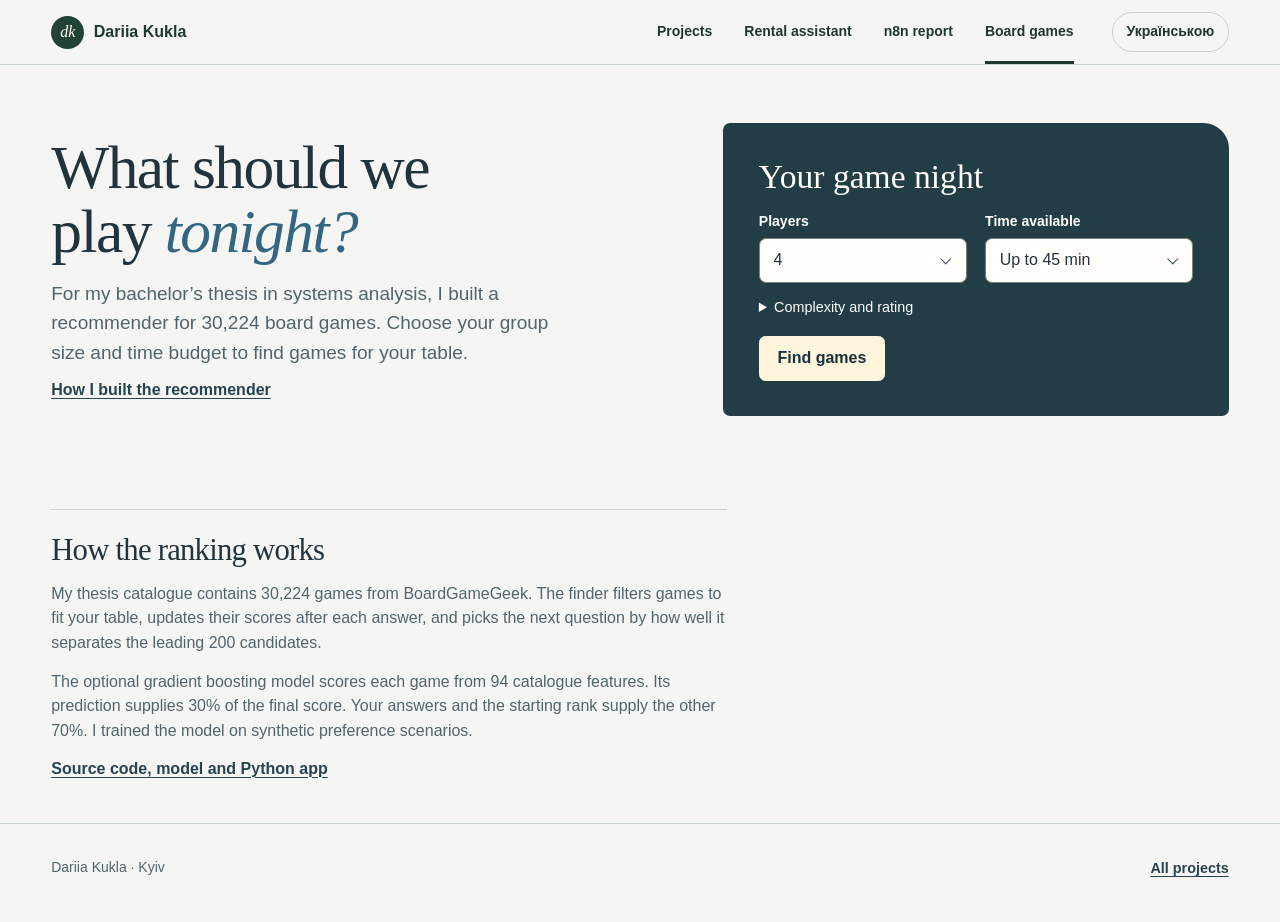
==== boardgames.html @ 4b952cb3 "Add a shared dk favicon to the portfolio and project pages" ====
<!doctype html>
<html lang="en"><head>
  <meta charset="utf-8"><meta name="viewport" content="width=device-width, initial-scale=1">
  <title data-uk="Підбір настільної гри · Дарія Кукла">Board Game Finder · Dariia Kukla</title>
  <link rel="icon" href="favicon.ico" sizes="16x16 32x32 48x48 64x64" type="image/x-icon">
  <meta name="description" content="Find a game for your table with Dariia Kukla’s adaptive board-game recommender." data-uk-description="Підбери настільну гру для своєї компанії за допомогою рекомендаційної системи Дарії Кукли.">
  <link rel="stylesheet" href="demo.css?v=footer2"><link rel="stylesheet" href="boardgames.css?v=5">
</head><body>
<a class="skip" href="#finder" data-uk="До підбору гри">Skip to the finder</a>
<header class="masthead"><div class="wrap">
  <a class="signature" data-site-link href="index.html"><span class="monogram" aria-hidden="true">dk</span><span data-uk="Дарія Кукла">Dariia Kukla</span></a>
  <nav aria-label="Portfolio navigation">
    <a data-site-link href="index.html" data-uk="Проєкти">Projects</a>
    <a data-site-link href="rental.html" data-uk="Пошук житла">Rental assistant</a>
    <a data-site-link href="report.html" data-uk="Звіт n8n">n8n report</a>
    <a data-site-link href="boardgames.html" aria-current="page" data-uk="Настільні ігри">Board games</a>
  </nav>
  <button id="lang" class="language" type="button" lang="uk">Українською</button>
</div></header>
<main class="wrap">
  <div class="opening">
    <header class="intro">
      <h1><span data-uk="У що зіграти">What should we play</span> <em data-uk="сьогодні?">tonight?</em></h1>
      <p data-uk="Для бакалаврської роботи із системного аналізу я побудувала систему, яка підбирає настільні ігри. Вкажи, скільки вас і скільки є часу на партію, щоб отримати добірку з каталогу на 30 224 гри.">For my bachelor’s thesis in systems analysis, I built a recommender for 30,224 board games. Choose your group size and time budget to find games for your table.</p>
      <a href="#method" data-uk="Як я побудувала рекомендації">How I built the recommender</a>
    </header>
    <form id="finder" class="setup">
      <fieldset class="filters"><legend data-uk="Твій ігровий вечір">Your game night</legend>
      <div><label for="players" data-uk="Кількість гравців">Players</label>
        <span class="select-shell"><select id="players">
          <option value="0" data-uk="Будь-яка">Any</option>
          <option>1</option><option>2</option><option>3</option><option selected>4</option><option>5</option><option>6</option><option>7</option><option>8</option><option>9</option><option>10</option><option>11</option><option>12</option>
          <option value="custom" data-uk="Інша кількість">Other size</option>
        </select></span>
        <div id="custom-size" hidden><label for="customPlayers" data-uk="Точна кількість">Exact size</label><input id="customPlayers" type="number" min="1" step="1" value="13"></div>
      </div>
      <div><label for="minutes" data-uk="Час на партію">Time available</label><span class="select-shell"><select id="minutes">
        <option value="0" data-uk="Будь-який">Any</option>
        <option value="15" data-uk="До 15 хв">Up to 15 min</option>
        <option value="30" data-uk="До 30 хв">Up to 30 min</option>
        <option selected value="45" data-uk="До 45 хв">Up to 45 min</option>
        <option value="60" data-uk="До 60 хв">Up to 60 min</option>
        <option value="90" data-uk="До 90 хв">Up to 90 min</option>
        <option value="120" data-uk="До 120 хв">Up to 120 min</option>
        <option value="180" data-uk="До 180 хв">Up to 180 min</option>
        <option value="240" data-uk="До 240 хв">Up to 240 min</option>
      </select></span></div>
      <details class="advanced"><summary data-uk="Складність і рейтинг">Complexity and rating</summary><div class="extra-fields">
      <div><label for="weight" data-uk="Макс. складність">Max. complexity</label><span class="select-shell"><select id="weight">
        <option value="0" data-uk="Будь-яка">Any</option>
        <option value="1.5">1.5 / 5</option>
        <option value="2">2.0 / 5</option>
        <option value="2.5">2.5 / 5</option>
        <option value="3">3.0 / 5</option>
        <option value="3.5">3.5 / 5</option>
        <option value="4">4.0 / 5</option>
        <option value="5">5.0 / 5</option>
      </select></span></div>
      <div><label for="rating" data-uk="Мін. рейтинг BGG">Min. BGG rating</label><input id="rating" type="number" value="0" min="0" max="10" step="0.1"></div>
        </div></details>
      </fieldset>
      <button class="go" type="submit" data-uk="Підібрати ігри">Find games</button>
    </form>
  </div>
  <noscript><p>Увімкни JavaScript для підбору. Enable JavaScript to find games.</p></noscript>
  <p id="status" hidden role="status"></p>
  <button id="retry" hidden type="button" data-uk="Повторити завантаження">Retry loading</button>
  <section id="selection" hidden aria-labelledby="results-title">
    <header class="selection-head"><h2 id="results-title" tabindex="-1" data-uk="Ігри для твого вечора">Games for your table</h2><p id="count" role="status"></p></header>
    <div class="workspace">
      <section class="quiz-panel" aria-labelledby="refine-title">
        <h3 id="refine-title" data-uk="Які ігри тобі до вподоби?">What do you like to play?</h3>
        <p id="refine-help" data-uk="Добірка вже готова. Хочеш підлаштувати її під свій смак? Кожна відповідь допомагає визначити, які ігри підняти вище.">Your shortlist is ready. Want a closer match? Each answer helps decide which games move up your list.</p>
        <button type="button" class="refine-button" id="refine" data-uk="Уточнити мій смак">Refine my picks</button>
        <div id="quiz" hidden>
        <div class="question-area"><p id="step"></p><h3 id="question" tabindex="-1"></h3><p id="hint"></p></div>
        <div class="answers" id="answers">
          <button type="button" data-answer="y" data-uk="Так">Yes</button>
          <button type="button" data-answer="n" data-uk="Ні">No</button>
          <button type="button" data-answer="s" data-uk="Пропустити">Skip</button>
        </div>
        <div class="quiz-actions">
          <button type="button" id="back" hidden data-uk="Назад">Back</button>
          <button type="button" id="finish" data-uk="До моєї добірки">See my picks</button>
          <button type="button" id="restart" hidden data-uk="Пройти ще раз">Start again</button>

        </div>
        <p id="feedback" role="status"></p></div>
      </section>
      <div class="results" id="list" tabindex="-1">
        <h3 class="list-title" data-uk="Добірка ігор">Your shortlist</h3>
        <button type="button" id="clear" hidden data-uk="Скинути умови гри">Clear table settings</button>
        <div class="result-controls">
          <label class="model"><input type="checkbox" id="model"><span data-uk="Урахувати ML-модель">Include the ML model</span></label>
          <label class="limit"><span data-uk="Показати">Show</span><span class="select-shell"><select id="limit"><option>5</option><option selected>10</option><option>15</option><option>20</option></select></span></label>
        </div>
        <ol id="games"></ol>
      </div>
    </div>
  </section>
  <section class="method" id="method"><h2 data-uk="Як працює підбір">How the ranking works</h2>
    <p data-uk="У моїй дипломній базі 30 224 настільні гри з BoardGameGeek. Спочатку система залишає ігри, які відповідають твоїм умовам. Після кожної відповіді вона перераховує бали й обирає наступне запитання за тим, як добре воно розділяє перших 200 кандидатів.">My thesis catalogue contains 30,224 games from BoardGameGeek. The finder filters games to fit your table, updates their scores after each answer, and picks the next question by how well it separates the leading 200 candidates.</p>
    <p data-uk="Перемикач запускає навчену модель градієнтного бустингу. Її прогноз за 94 характеристиками гри дає 30% оцінки. Решта 70% — відповіді та початковий рейтинг. Для навчання я використовувала синтетичні сценарії.">The optional gradient boosting model scores each game from 94 catalogue features. Its prediction supplies 30% of the final score. Your answers and the starting rank supply the other 70%. I trained the model on synthetic preference scenarios.</p>
    <a href="https://github.com/perebendya/ai-automation-portfolio/tree/main/board-game-finder" data-uk="Код, модель і запуск на Python">Source code, model and Python app</a>
  </section>
</main>
<footer id="project-footer" class="footer project-footer">
  <div class="wrap">
    <p data-uk="Дарія Кукла · Київ">Dariia Kukla · Kyiv</p>
    <a href="index.html#projects" data-site-link data-uk="Усі проєкти">All projects</a>
  </div>
</footer>
<script src="portfolio.js?v=3"></script><script type="module" src="board-game-finder/site.js?v=3"></script>
</body></html>
---- demo.css ----
:root {
  color-scheme: light;
  --paper: #f7f6f1;
  --surface: #fffefa;
  --ink: #202b25;
  --muted: #58645b;
  --line: #cfD3c8;
  --pine: #214334;
  --pine-soft: #e4ece0;
  --focus: #ab501e;
  --serif: Georgia, "Times New Roman", serif;
  --sans: Inter, -apple-system, BlinkMacSystemFont, "Segoe UI", Arial, sans-serif;
  --mono: ui-monospace, "SFMono-Regular", Consolas, monospace;
  font-family: var(--sans);
  color: var(--ink);
  background: var(--paper);
  -webkit-font-smoothing: antialiased;
}
*, *::before, *::after { box-sizing: border-box; }
body { margin: 0; line-height: 1.55; }
h1, h2, h3, p, figure { margin: 0; }
h1, h2, h3 { line-height: 1.15; text-wrap: balance; }
p { text-wrap: pretty; }
h1, h2 { font-family: var(--serif); font-weight: 400; letter-spacing: -.025em; }
h1 { font-size: clamp(2.9rem, 4.8vw, 5rem); line-height: 1.03; }
h2 { font-size: clamp(1.8rem, 2.7vw, 2.45rem); }
a { color: var(--pine); text-decoration-thickness: .075em; text-underline-offset: .2em; }
button, textarea, select { font: inherit; color: inherit; }
button, select, summary { cursor: pointer; }
button { -webkit-appearance: none; }
:focus-visible { outline: 3px solid var(--focus); outline-offset: 3px; }
.wrap { width: min(1248px, calc(100% - clamp(2rem, 8vw, 8rem))); margin-inline: auto; }
.masthead { border-bottom: 1px solid var(--line); }
.masthead .wrap, .masthead nav, .signature { display: flex; align-items: center; }
.masthead .wrap { min-height: 64px; flex-wrap:wrap; gap: clamp(1rem, 3vw, 2.5rem); }
.masthead { color: #20372d; }
.masthead .signature, .masthead nav a { color: inherit; }
.masthead .monogram { background: #214334; }
.masthead nav { align-self:stretch; gap:clamp(.85rem,2.5vw,2rem); margin-inline-start:auto; }
.masthead nav a { display:grid; align-items:center; align-self:stretch; position:relative; }
.masthead nav a[aria-current="page"]::after { content:""; position:absolute; inset:auto 0 0; height:3px; background:currentColor; }
.masthead nav a[aria-current="page"] { font-weight:700; }
.masthead .language { min-width:7.5em; }
.signature { gap: .6rem; font-weight: 650; color: var(--ink); text-decoration: none; }
.monogram { display: inline-grid; place-items: center; flex: none; width: 33px; height: 33px; border-radius: 50%; background: var(--pine); color: #fffced; font: italic 1rem var(--serif); }
.masthead nav a, .language { font-size: .875rem; font-weight: 550; }
.masthead nav a { text-decoration: none; }
.masthead nav a:hover, .signature:hover span:last-child { text-decoration: underline; }
.language { display: inline-flex; align-items: center; justify-content:center; min-height: 40px; padding: 0 .85rem; background: transparent; border: 1px solid var(--line); border-radius: 25px; }
.skip:not(:focus), .sronly { position:absolute; width:1px; height:1px; padding:0; margin:-1px; overflow:hidden; clip-path:inset(50%); white-space:nowrap; }
.skip:focus { position:absolute; top:8px; left:8px; z-index:10; background:var(--surface); padding:.5rem; }
.primary { border: 1px solid var(--pine); border-radius: 7px; background: var(--pine); color: white; font-weight: 650; padding: .7rem 1.1rem; min-height: 46px; }
.primary::after { content: "→"; margin-inline-start:.65em; }
.primary:hover { background: #142f23; }
.muted, small { color: var(--muted); }
small { font-size:.845rem; }
.footer { border-top:1px solid var(--line); padding-block: 1.35rem 2rem; margin-top: 2.6rem; }
.footer .wrap { display:flex; justify-content:space-between; align-items:baseline; gap:1.25rem; }
.footer p { max-width:80ch; font-size:.875rem; color:var(--muted); }
.footer a { flex:none; font-size:.9rem; font-weight:600; }
.project-footer .wrap { align-items:center; }
.project-footer a { display:inline-flex; align-items:center; min-height:44px; }
@media(max-width:820px) {
  .masthead .wrap { display:grid; grid-template-columns:minmax(0, 1fr) auto; grid-template-areas:"identity language" "pages pages"; padding-top:.65rem; row-gap:.25rem; }
  .masthead .signature { grid-area:identity; min-width:0; overflow-wrap:anywhere; }
  .masthead .language { grid-area:language; justify-self:end; min-width:0; }
  .masthead nav { grid-area:pages; display:flex; gap:clamp(.85rem,5vw,1.65rem); flex-wrap:wrap; margin:0; min-height:2.8rem; }
  .masthead nav a { padding:.45rem 0; }
}
@media(max-width:600px) {
  .signature { gap:.4rem; font-size:.9rem; }
  .monogram { width:28px; height:28px; font-size:.875rem; }
  .footer:not(.project-footer) .wrap { flex-direction:column; gap:.7rem; }
  .project-footer .wrap { gap:.5rem; }
}
@media (prefers-reduced-motion: reduce) {
  *, *::before, *::after { scroll-behavior:auto !important; transition:none !important; animation:none !important; }
}
@media (max-width:480px) {
  .masthead nav { gap:.15rem clamp(.4rem,2.3vw,.7rem); }
  .masthead nav a { font-size:.8rem; }
}
---- boardgames.css ----
.intro { max-width:65ch; padding-block:clamp(2rem,5vw,3.8rem) 1.8rem; }
.intro > p:last-child, .method p { margin-top:.85rem; color:var(--muted); }
[hidden] { display:none !important; }
.filters { margin:0 0 1.4rem; padding:1rem 1.2rem 1.25rem; display:grid; grid-template-columns:repeat(4,minmax(0,1fr)); gap:.85rem 1.15rem; min-width:0; border:1px solid var(--line); border-radius:.65rem; }
.filters legend { color:var(--pine); font-weight:650; padding-inline:.35rem; }
.filters label { display:block; margin:0 0 .3rem; font-size:.875rem; font-weight:600; }
#custom-size { margin-top:.5rem; }
.select-shell { position:relative; display:block; }
.select-shell::after { content:""; width:.47rem; height:.47rem; border:solid var(--pine); border-width:0 1.6px 1.6px 0; position:absolute; right:1.05rem; top:50%; transform:translateY(-70%) rotate(45deg); pointer-events:none; }
.select-shell select, .filters input { display:block; box-sizing:border-box; width:100%; height:2.8rem; border:1px solid #77857a; border-radius:.45rem; background:var(--surface); color:var(--ink); font:inherit; }
.select-shell select { appearance:none; -webkit-appearance:none; padding:0 2.75rem 0 .85rem; }
.filters input { padding:0 .85rem; }
@media(forced-colors:active) { .select-shell select { appearance:auto; } .select-shell::after { display:none; } }
.workspace { display:grid; grid-template-columns:minmax(0, .78fr) minmax(0,1.22fr); align-items:start; gap:clamp(1rem,2vw,1.8rem); }
.quiz-panel,.results { border-radius:.75rem; padding:clamp(1.15rem,2.7vw,2rem); }
.quiz-panel { background:var(--pine-soft); position:sticky; top:1rem; }
.results { background:var(--surface); border:1px solid var(--line); }
#step,#count { font-size:.875rem; color:var(--muted); }
#step { margin-bottom:.6rem; }
#question { font-size:clamp(1.5rem,2.7vw,2.15rem); }
.answers,.quiz-actions,.result-controls { display:flex; flex-wrap:wrap; align-items:center; gap:.5rem; }
.answers { margin-top:1.1rem; }
.answers button,#retry { min-height:44px; padding:.45rem .95rem; border:1px solid var(--pine); border-radius:.4rem; background:var(--surface); }
.answers button:hover { color:white; background:var(--pine); }
.quiz-actions button { margin-top:.55rem; min-height:40px; padding:.25rem .35rem .25rem 0; background:transparent; border:0; color:var(--pine); text-decoration:underline; text-underline-offset:.2em; }
.results h2, .method h2 { font-size:clamp(1.5rem,2.4vw,2rem); }
#count { margin-top:.25rem; }
.result-controls { margin:.85rem 0; justify-content:space-between; gap:.5rem 1rem; }
.limit,.model { display:flex; align-items:center; gap:.45rem; font-size:.9rem; }
.limit .select-shell { min-width:5.1rem; }
.model { cursor:pointer; }
.model input { width:1.1rem; height:1.1rem; accent-color:var(--pine); }
#games { list-style:none; counter-reset:game; margin:0; padding:0; }
#games li { display:grid; grid-template-columns:1.9rem minmax(0,1fr) auto; align-items:start; gap:.35rem .45rem; padding:1rem 0; border-top:1px solid var(--line); counter-increment:game; }
#games li::before { content:counter(game,decimal-leading-zero); font:italic 1.15rem var(--serif); color:var(--muted); }
#games a { font-weight:650; overflow-wrap:anywhere; }
#games .facts,#games .reasons,#games details { display:block; font-size:.86rem; color:var(--muted); margin-top:.3rem; }
#games summary { color:var(--pine); width:fit-content; }
#games details p { margin-top:.3rem; overflow-wrap:anywhere; }
#games img { width:clamp(3.3rem,6vw,4.6rem); height:4.5rem; object-fit:contain; border-radius:.25rem; }
.method { margin-top:2.2rem; max-width:76ch; }
.method a { display:inline-block; margin-top:.8rem; }
@media(max-width:760px) { .filters { grid-template-columns:repeat(2,minmax(0,1fr)); } .workspace { grid-template-columns:1fr; } .quiz-panel { position:static; } }
@media(max-width:400px) { .filters { padding-inline:.7rem; gap:.6rem; } #games li { grid-template-columns:1.35rem minmax(0,1fr) auto; } }

:root { --paper:#f5f6f4; --surface:#fffefa; --ink:#21343d; --muted:#51646b; --line:#c7d1d2; --pine:#274350; --pine-soft:#e3ebeb; --focus:#ad571f; }
.opening { display:grid; grid-template-columns:minmax(0,1fr) minmax(0,.85fr); align-items:center; gap:clamp(2rem,6vw,6rem); padding:clamp(1.75rem,4.5vw,4rem) 0; }
.intro { padding:0; max-width:57ch; }
.intro h1 { max-width:16ch; }
.intro h1 em { color:#356681; font-weight:400; }
.intro > p { color:var(--muted); margin:1rem 0 .65rem; font-size:clamp(1.02rem,1.5vw,1.19rem); }
.intro a, .method a { font-weight:600; }
.setup { color:#fffefa; background:#233d47; border-radius:.45rem 1.6rem .45rem .45rem; padding:clamp(1.25rem,2.8vw,2.25rem); }
.filters { border:0; padding:0; margin:0 0 1.1rem; grid-template-columns:repeat(2,minmax(0,1fr)); }
.filters legend { color:inherit; padding:0 0 .9rem; font:400 clamp(1.65rem,2.7vw,2.1rem)/1.15 var(--serif); }
.advanced { grid-column:1/-1; }
.advanced summary { width:fit-content; font-size:.9rem; text-underline-offset:.2em; }
.extra-fields { margin-top:.8rem; display:grid; grid-template-columns:repeat(2,minmax(0,1fr)); gap:1rem; }
.go,.refine-button,#clear { min-height:44px; border-radius:.4rem; padding:.55rem 1.1rem; font-weight:650; }
.go { color:#19323d; background:#fff4dc; border:1px solid #fff4dc; }
.go:hover { background:#ffe8b8; }
.setup :focus-visible { outline-color:#ffc474; }
#status { margin:1rem 0; }
.selection-head { border-top:1px solid var(--line); padding-top:1.7rem; margin-bottom:1.2rem; }
#selection,#list,#method,#results-title { scroll-margin-top:1rem; }
.workspace { grid-template-columns:minmax(0,1.3fr) minmax(0,.8fr); grid-template-areas:"list quiz"; }
.results { grid-area:list; }
.list-title,.quiz-panel > h3 { font:400 clamp(1.55rem,2.4vw,2rem)/1.2 var(--serif); }
.quiz-panel { grid-area:quiz; background:#e1e9e9; border:1px solid #c5d3d5; }
#refine-help,#hint { margin:.55rem 0 .9rem; color:var(--muted); }
.refine-button,#clear { color:#fff; background:var(--pine); border:0; }
#quiz { margin-top:.95rem; }
#question { font:400 clamp(1.4rem,2.3vw,1.9rem)/1.22 var(--serif); }
#hint,#feedback { font-size:.92rem; }
#feedback:not(:empty) { border-top:1px solid #b5c6c9; padding-top:.8rem; margin-top:.75rem; }
.method { border-top:1px solid var(--line); padding-top:1.4rem; }
@media(max-width:760px) {
  .opening { grid-template-columns:1fr; gap:1.3rem; }
  .workspace { grid-template-columns:1fr; grid-template-areas:"quiz" "list"; }
  .intro h1 { max-width:19ch; }
}
.empty-list .workspace { grid-template-columns:1fr; grid-template-areas:"list"; }
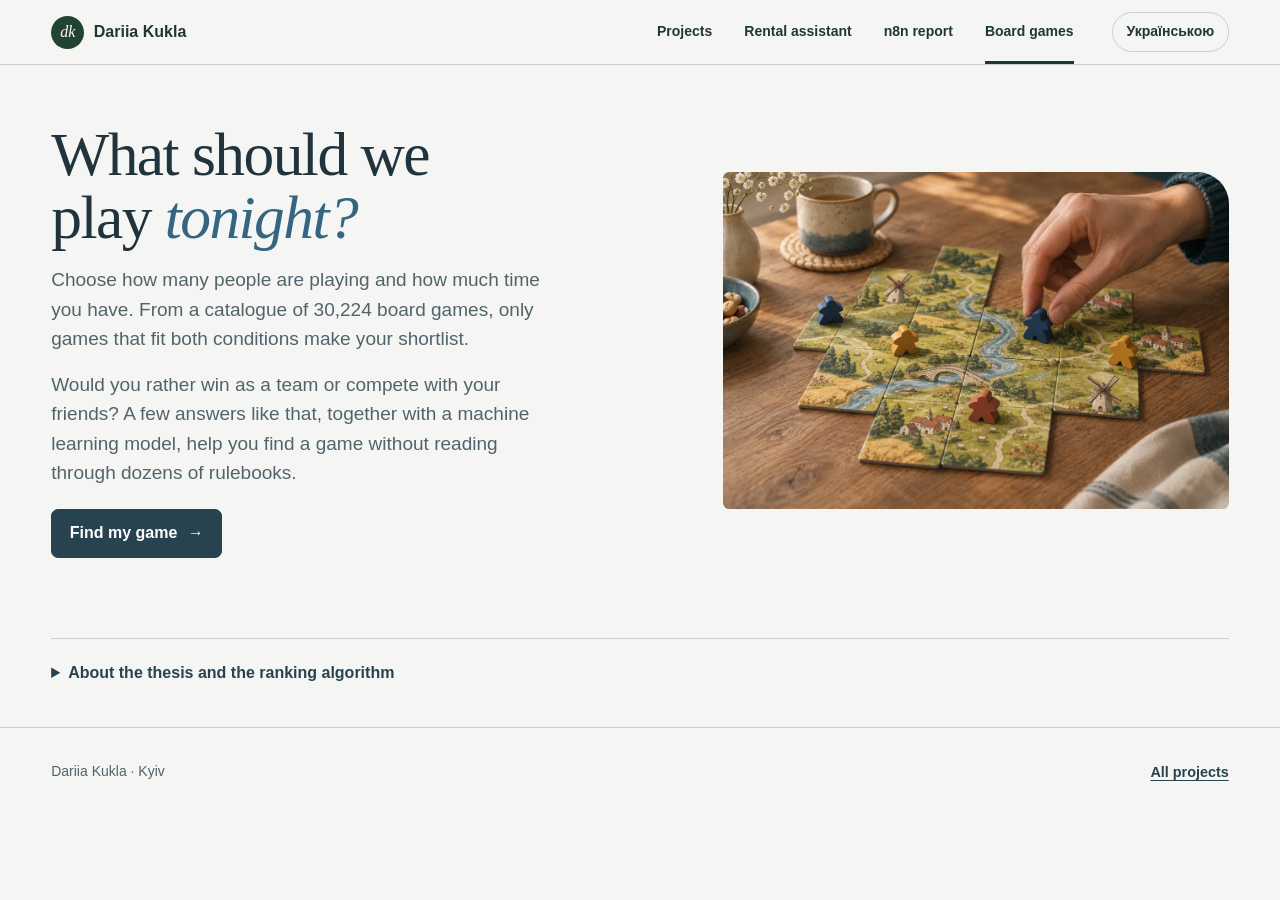
==== commit f1ba0dcb: "Guide first-time players from a game-night image to table settings and ranked picks" ====
--- a/boardgames.html
+++ b/boardgames.html
@@ -4,9 +4,9 @@
   <title data-uk="Підбір настільної гри · Дарія Кукла">Board Game Finder · Dariia Kukla</title>
   <link rel="icon" href="favicon.ico" sizes="16x16 32x32 48x48 64x64" type="image/x-icon">
   <meta name="description" content="Find a game for your table with Dariia Kukla’s adaptive board-game recommender." data-uk-description="Підбери настільну гру для своєї компанії за допомогою рекомендаційної системи Дарії Кукли.">
-  <link rel="stylesheet" href="demo.css?v=footer2"><link rel="stylesheet" href="boardgames.css?v=5">
+  <link rel="stylesheet" href="demo.css?v=footer2"><link rel="stylesheet" href="boardgames.css?v=6">
 </head><body>
-<a class="skip" href="#finder" data-uk="До підбору гри">Skip to the finder</a>
+<a class="skip" href="#main-content" data-uk="До підбору гри">Skip to the finder</a>
 <header class="masthead"><div class="wrap">
   <a class="signature" data-site-link href="index.html"><span class="monogram" aria-hidden="true">dk</span><span data-uk="Дарія Кукла">Dariia Kukla</span></a>
   <nav aria-label="Portfolio navigation">
@@ -17,15 +17,23 @@
   </nav>
   <button id="lang" class="language" type="button" lang="uk">Українською</button>
 </div></header>
-<main class="wrap">
+<main class="wrap" id="main-content" tabindex="-1">
   <div class="opening">
     <header class="intro">
       <h1><span data-uk="У що зіграти">What should we play</span> <em data-uk="сьогодні?">tonight?</em></h1>
-      <p data-uk="Для бакалаврської роботи із системного аналізу я побудувала систему, яка підбирає настільні ігри. Вкажи, скільки вас і скільки є часу на партію, щоб отримати добірку з каталогу на 30 224 гри.">For my bachelor’s thesis in systems analysis, I built a recommender for 30,224 board games. Choose your group size and time budget to find games for your table.</p>
-      <a href="#method" data-uk="Як я побудувала рекомендації">How I built the recommender</a>
+      <p data-uk="Обери, скільки вас за столом і скільки маєте часу на гру. Із 30 224 настільних ігор у добірку потраплять лише ті, що підходять за обома умовами.">Choose how many people are playing and how much time you have. From a catalogue of 30,224 board games, only games that fit both conditions make your shortlist.</p>
+      <p data-uk="Любите вигравати разом чи змагатися між собою? Кілька простих відповідей та оцінка моделі машинного навчання допоможуть знайти гру до смаку без довгих пошуків.">Would you rather win as a team or compete with your friends? A few answers like that, together with a machine learning model, help you find a game without reading through dozens of rulebooks.</p>
+      <button class="primary" type="button" id="start" hidden aria-controls="finder" aria-expanded="false" data-uk="Почати підбір">Find my game</button>
     </header>
-    <form id="finder" class="setup">
-      <fieldset class="filters"><legend data-uk="Твій ігровий вечір">Your game night</legend>
+    <img class="game-night" src="assets/game-night.webp" alt="" width="1200" height="800" fetchpriority="high">
+  </div>
+  <form id="finder" class="setup" aria-labelledby="setup-title" hidden>
+    <div class="setup-copy">
+      <h2 id="setup-title" tabindex="-1" data-uk="Хто грає і скільки є часу?">Who’s playing, and for how long?</h2>
+      <p data-uk="Наприклад, якщо вас четверо й маєте 45 хвилин, кожна гра у списку має підходити для чотирьох і тривати до 45 хвилин за даними каталогу.">For example, if four of you have 45 minutes, every game on your list must support four players and have a listed playtime of 45 minutes or less.</p>
+    </div>
+    <div>
+      <fieldset class="filters"><legend class="sronly" data-uk="Умови гри">Table settings</legend>
       <div><label for="players" data-uk="Кількість гравців">Players</label>
         <span class="select-shell"><select id="players">
           <option value="0" data-uk="Будь-яка">Any</option>
@@ -45,7 +53,7 @@
         <option value="180" data-uk="До 180 хв">Up to 180 min</option>
         <option value="240" data-uk="До 240 хв">Up to 240 min</option>
       </select></span></div>
-      <details class="advanced"><summary data-uk="Складність і рейтинг">Complexity and rating</summary><div class="extra-fields">
+      <details class="advanced"><summary data-uk="Додаткові умови">More filters</summary><div class="extra-fields">
       <div><label for="weight" data-uk="Макс. складність">Max. complexity</label><span class="select-shell"><select id="weight">
         <option value="0" data-uk="Будь-яка">Any</option>
         <option value="1.5">1.5 / 5</option>
@@ -59,20 +67,18 @@
       <div><label for="rating" data-uk="Мін. рейтинг BGG">Min. BGG rating</label><input id="rating" type="number" value="0" min="0" max="10" step="0.1"></div>
         </div></details>
       </fieldset>
-      <button class="go" type="submit" data-uk="Підібрати ігри">Find games</button>
-    </form>
-  </div>
+      <button class="go" type="submit" data-uk="Показати добірку">Show my shortlist</button>
+    </div>
+  </form>
   <noscript><p>Увімкни JavaScript для підбору. Enable JavaScript to find games.</p></noscript>
   <p id="status" hidden role="status"></p>
   <button id="retry" hidden type="button" data-uk="Повторити завантаження">Retry loading</button>
   <section id="selection" hidden aria-labelledby="results-title">
-    <header class="selection-head"><h2 id="results-title" tabindex="-1" data-uk="Ігри для твого вечора">Games for your table</h2><p id="count" role="status"></p></header>
+    <header class="selection-head"><h2 id="results-title" tabindex="-1" data-uk="Ігри для твого вечора">Games for your table</h2><p id="count" role="status"></p><a href="#setup-title" data-uk="Змінити умови гри">Change table settings</a></header>
     <div class="workspace">
-      <section class="quiz-panel" aria-labelledby="refine-title">
-        <h3 id="refine-title" data-uk="Які ігри тобі до вподоби?">What do you like to play?</h3>
-        <p id="refine-help" data-uk="Добірка вже готова. Хочеш підлаштувати її під свій смак? Кожна відповідь допомагає визначити, які ігри підняти вище.">Your shortlist is ready. Want a closer match? Each answer helps decide which games move up your list.</p>
-        <button type="button" class="refine-button" id="refine" data-uk="Уточнити мій смак">Refine my picks</button>
-        <div id="quiz" hidden>
+      <section class="quiz-panel" id="preferences" aria-labelledby="refine-title">
+        <h3 id="refine-title" data-uk="Що вам до смаку?">What does your group enjoy?</h3>
+        <p id="refine-help" data-uk="Ці запитання змінюють порядок ігор у добірці. Можна пропустити будь-яке або одразу перейти до ігор.">These questions change the order of your shortlist. Skip any question or go straight to your games.</p>
         <div class="question-area"><p id="step"></p><h3 id="question" tabindex="-1"></h3><p id="hint"></p></div>
         <div class="answers" id="answers">
           <button type="button" data-answer="y" data-uk="Так">Yes</button>
@@ -81,28 +87,31 @@
         </div>
         <div class="quiz-actions">
           <button type="button" id="back" hidden data-uk="Назад">Back</button>
-          <button type="button" id="finish" data-uk="До моєї добірки">See my picks</button>
+          <button type="button" id="finish" data-uk="Завершити й переглянути ігри">Finish and see my picks</button>
           <button type="button" id="restart" hidden data-uk="Пройти ще раз">Start again</button>
 
         </div>
-        <p id="feedback" role="status"></p></div>
+        <p id="feedback" role="status"></p>
       </section>
       <div class="results" id="list" tabindex="-1">
         <h3 class="list-title" data-uk="Добірка ігор">Your shortlist</h3>
         <button type="button" id="clear" hidden data-uk="Скинути умови гри">Clear table settings</button>
+        <details class="rank-settings"><summary data-uk="Налаштування добірки">Shortlist settings</summary>
         <div class="result-controls">
-          <label class="model"><input type="checkbox" id="model"><span data-uk="Урахувати ML-модель">Include the ML model</span></label>
+          <label class="model"><input type="checkbox" id="model" checked><span data-uk="Урахувати ML-модель">Include the ML model</span></label>
           <label class="limit"><span data-uk="Показати">Show</span><span class="select-shell"><select id="limit"><option>5</option><option selected>10</option><option>15</option><option>20</option></select></span></label>
         </div>
+        </details>
         <ol id="games"></ol>
       </div>
     </div>
   </section>
-  <section class="method" id="method"><h2 data-uk="Як працює підбір">How the ranking works</h2>
-    <p data-uk="У моїй дипломній базі 30 224 настільні гри з BoardGameGeek. Спочатку система залишає ігри, які відповідають твоїм умовам. Після кожної відповіді вона перераховує бали й обирає наступне запитання за тим, як добре воно розділяє перших 200 кандидатів.">My thesis catalogue contains 30,224 games from BoardGameGeek. The finder filters games to fit your table, updates their scores after each answer, and picks the next question by how well it separates the leading 200 candidates.</p>
-    <p data-uk="Перемикач запускає навчену модель градієнтного бустингу. Її прогноз за 94 характеристиками гри дає 30% оцінки. Решта 70% — відповіді та початковий рейтинг. Для навчання я використовувала синтетичні сценарії.">The optional gradient boosting model scores each game from 94 catalogue features. Its prediction supplies 30% of the final score. Your answers and the starting rank supply the other 70%. I trained the model on synthetic preference scenarios.</p>
+  <details class="method" id="method">
+    <summary data-uk="Про дипломну та алгоритм підбору">About the thesis and the ranking algorithm</summary>
+    <p data-uk="Для бакалаврської роботи із системного аналізу я побудувала систему рекомендацій на даних BoardGameGeek. Спочатку система залишає ігри, які відповідають твоїм умовам. Після кожної відповіді вона перераховує бали й обирає наступне запитання за тим, як добре воно розділяє перших 200 кандидатів.">For my bachelor’s thesis in systems analysis, I built this recommender using BoardGameGeek data. The finder filters games to fit your table, updates their scores after each answer, and picks the next question by how well it separates the leading 200 candidates.</p>
+    <p data-uk="Навчена модель оцінює кожну гру за 94 характеристиками й дає 30% підсумкового бала. Решта 70% — початковий рейтинг і твої відповіді. Для навчання я використовувала синтетичні сценарії. У налаштуваннях добірки можна вимкнути модель і порівняти результат.">The gradient boosting model scores each game using 94 features and supplies 30% of the final score. The starting rank and your answers supply the other 70%. I trained the model on synthetic scenarios. Turn it off in the shortlist settings to compare the results.</p>
     <a href="https://github.com/perebendya/ai-automation-portfolio/tree/main/board-game-finder" data-uk="Код, модель і запуск на Python">Source code, model and Python app</a>
-  </section>
+  </details>
 </main>
 <footer id="project-footer" class="footer project-footer">
   <div class="wrap">
@@ -110,5 +119,5 @@
     <a href="index.html#projects" data-site-link data-uk="Усі проєкти">All projects</a>
   </div>
 </footer>
-<script src="portfolio.js?v=3"></script><script type="module" src="board-game-finder/site.js?v=3"></script>
+<script src="portfolio.js?v=3"></script><script type="module" src="board-game-finder/site.js?v=4"></script>
 </body></html>
--- a/boardgames.css
+++ b/boardgames.css
@@ -1,8 +1,6 @@
-.intro { max-width:65ch; padding-block:clamp(2rem,5vw,3.8rem) 1.8rem; }
-.intro > p:last-child, .method p { margin-top:.85rem; color:var(--muted); }
+.method p { margin-top:.85rem; color:var(--muted); }
 [hidden] { display:none !important; }
 .filters { margin:0 0 1.4rem; padding:1rem 1.2rem 1.25rem; display:grid; grid-template-columns:repeat(4,minmax(0,1fr)); gap:.85rem 1.15rem; min-width:0; border:1px solid var(--line); border-radius:.65rem; }
-.filters legend { color:var(--pine); font-weight:650; padding-inline:.35rem; }
 .filters label { display:block; margin:0 0 .3rem; font-size:.875rem; font-weight:600; }
 #custom-size { margin-top:.5rem; }
 .select-shell { position:relative; display:block; }
@@ -23,7 +21,7 @@
 .answers button,#retry { min-height:44px; padding:.45rem .95rem; border:1px solid var(--pine); border-radius:.4rem; background:var(--surface); }
 .answers button:hover { color:white; background:var(--pine); }
 .quiz-actions button { margin-top:.55rem; min-height:40px; padding:.25rem .35rem .25rem 0; background:transparent; border:0; color:var(--pine); text-decoration:underline; text-underline-offset:.2em; }
-.results h2, .method h2 { font-size:clamp(1.5rem,2.4vw,2rem); }
+.results h2 { font-size:clamp(1.5rem,2.4vw,2rem); }
 #count { margin-top:.25rem; }
 .result-controls { margin:.85rem 0; justify-content:space-between; gap:.5rem 1rem; }
 .limit,.model { display:flex; align-items:center; gap:.45rem; font-size:.9rem; }
@@ -38,28 +36,33 @@
 #games summary { color:var(--pine); width:fit-content; }
 #games details p { margin-top:.3rem; overflow-wrap:anywhere; }
 #games img { width:clamp(3.3rem,6vw,4.6rem); height:4.5rem; object-fit:contain; border-radius:.25rem; }
-.method { margin-top:2.2rem; max-width:76ch; }
+.method { margin-top:1.4rem; }
+.method p { max-width:76ch; }
+.method summary { width:fit-content; color:var(--pine); font-weight:600; }
 .method a { display:inline-block; margin-top:.8rem; }
 @media(max-width:760px) { .filters { grid-template-columns:repeat(2,minmax(0,1fr)); } .workspace { grid-template-columns:1fr; } .quiz-panel { position:static; } }
 @media(max-width:400px) { .filters { padding-inline:.7rem; gap:.6rem; } #games li { grid-template-columns:1.35rem minmax(0,1fr) auto; } }
 
 :root { --paper:#f5f6f4; --surface:#fffefa; --ink:#21343d; --muted:#51646b; --line:#c7d1d2; --pine:#274350; --pine-soft:#e3ebeb; --focus:#ad571f; }
 .opening { display:grid; grid-template-columns:minmax(0,1fr) minmax(0,.85fr); align-items:center; gap:clamp(2rem,6vw,6rem); padding:clamp(1.75rem,4.5vw,4rem) 0; }
-.intro { padding:0; max-width:57ch; }
+.intro { max-width:58ch; }
 .intro h1 { max-width:16ch; }
 .intro h1 em { color:#356681; font-weight:400; }
 .intro > p { color:var(--muted); margin:1rem 0 .65rem; font-size:clamp(1.02rem,1.5vw,1.19rem); }
-.intro a, .method a { font-weight:600; }
-.setup { color:#fffefa; background:#233d47; border-radius:.45rem 1.6rem .45rem .45rem; padding:clamp(1.25rem,2.8vw,2.25rem); }
+.method a { font-weight:600; }
+.intro .primary { margin-top:.65rem; }
+.intro .primary:hover { background:#19323d; }
+.game-night { display:block; width:100%; height:auto; aspect-ratio:3/2; object-fit:cover; border-radius:.4rem 2rem .4rem .4rem; }
+.setup { display:grid; grid-template-columns:minmax(0,1fr) minmax(0,1fr); gap:clamp(1.2rem,5vw,4rem); align-items:start; padding:clamp(1.5rem,3vw,2.4rem) 0; border-top:1px solid var(--line); scroll-margin-top:1rem; }
+.setup-copy p { margin:.65rem 0 0; max-width:50ch; color:var(--muted); }
 .filters { border:0; padding:0; margin:0 0 1.1rem; grid-template-columns:repeat(2,minmax(0,1fr)); }
-.filters legend { color:inherit; padding:0 0 .9rem; font:400 clamp(1.65rem,2.7vw,2.1rem)/1.15 var(--serif); }
+
 .advanced { grid-column:1/-1; }
 .advanced summary { width:fit-content; font-size:.9rem; text-underline-offset:.2em; }
 .extra-fields { margin-top:.8rem; display:grid; grid-template-columns:repeat(2,minmax(0,1fr)); gap:1rem; }
-.go,.refine-button,#clear { min-height:44px; border-radius:.4rem; padding:.55rem 1.1rem; font-weight:650; }
-.go { color:#19323d; background:#fff4dc; border:1px solid #fff4dc; }
-.go:hover { background:#ffe8b8; }
-.setup :focus-visible { outline-color:#ffc474; }
+.go,#clear { min-height:44px; border-radius:.4rem; padding:.55rem 1.1rem; font-weight:650; }
+.go { color:#fff; background:var(--pine); border:1px solid var(--pine); }
+.go:hover { background:#19323d; }
 #status { margin:1rem 0; }
 .selection-head { border-top:1px solid var(--line); padding-top:1.7rem; margin-bottom:1.2rem; }
 #selection,#list,#method,#results-title { scroll-margin-top:1rem; }
@@ -68,14 +71,17 @@
 .list-title,.quiz-panel > h3 { font:400 clamp(1.55rem,2.4vw,2rem)/1.2 var(--serif); }
 .quiz-panel { grid-area:quiz; background:#e1e9e9; border:1px solid #c5d3d5; }
 #refine-help,#hint { margin:.55rem 0 .9rem; color:var(--muted); }
-.refine-button,#clear { color:#fff; background:var(--pine); border:0; }
-#quiz { margin-top:.95rem; }
+#clear { color:#fff; background:var(--pine); border:0; }
+.rank-settings { margin-block:.6rem 1rem; }
+.rank-settings summary { color:var(--pine); width:fit-content; font-size:.9rem; }
+.selection-head a { display:inline-block; margin-top:.4rem; font-size:.9rem; }
 #question { font:400 clamp(1.4rem,2.3vw,1.9rem)/1.22 var(--serif); }
 #hint,#feedback { font-size:.92rem; }
 #feedback:not(:empty) { border-top:1px solid #b5c6c9; padding-top:.8rem; margin-top:.75rem; }
 .method { border-top:1px solid var(--line); padding-top:1.4rem; }
 @media(max-width:760px) {
-  .opening { grid-template-columns:1fr; gap:1.3rem; }
+  .opening,.setup { grid-template-columns:1fr; gap:1.3rem; }
+  .game-night { max-height:18rem; object-position:50% 58%; }
   .workspace { grid-template-columns:1fr; grid-template-areas:"quiz" "list"; }
   .intro h1 { max-width:19ch; }
 }
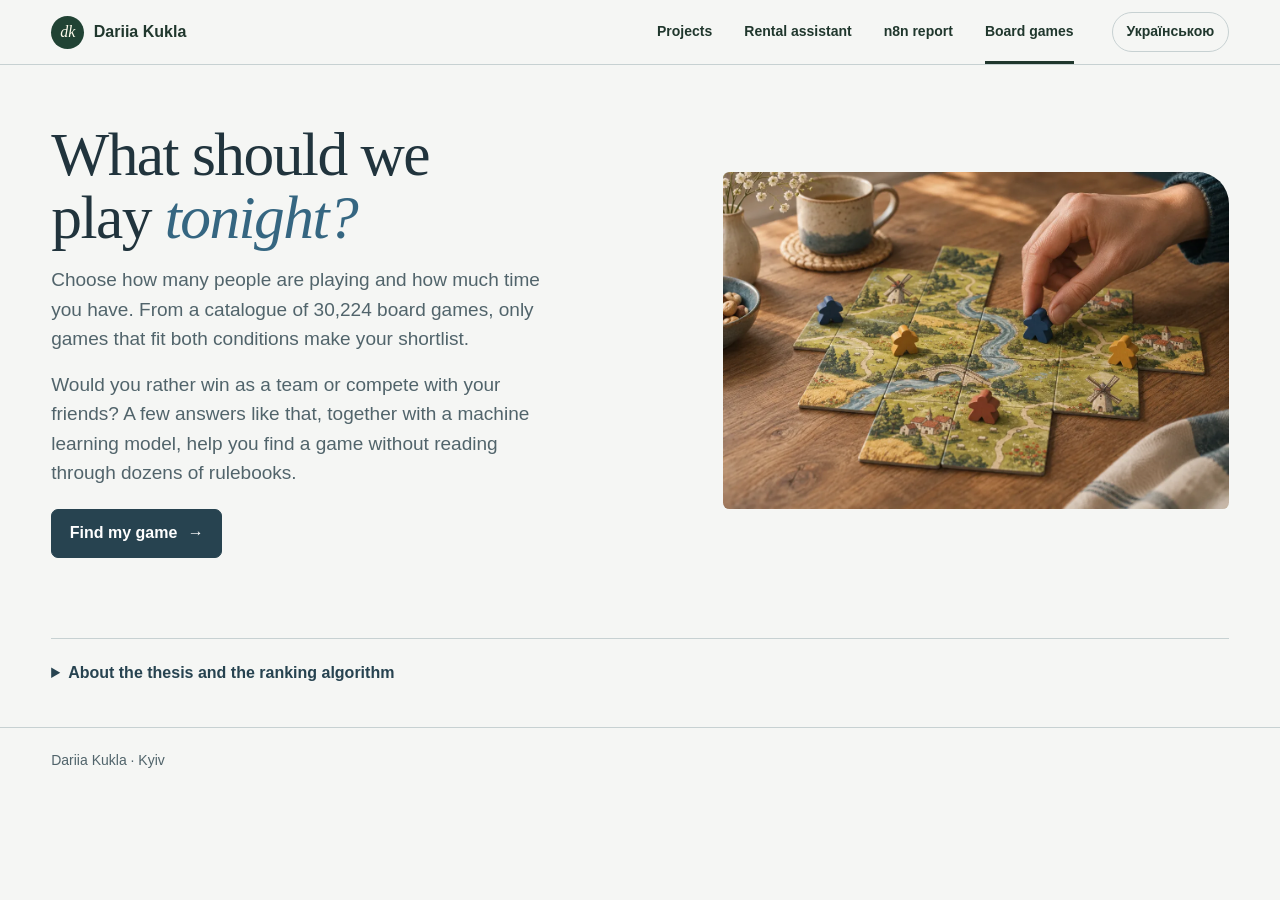
==== commit c30e659e: "Remove the duplicate All projects link from project footers" ====
--- a/boardgames.html
+++ b/boardgames.html
@@ -113,10 +113,9 @@
     <a href="https://github.com/perebendya/ai-automation-portfolio/tree/main/board-game-finder" data-uk="Код, модель і запуск на Python">Source code, model and Python app</a>
   </details>
 </main>
-<footer id="project-footer" class="footer project-footer">
+<footer id="project-footer" class="footer">
   <div class="wrap">
     <p data-uk="Дарія Кукла · Київ">Dariia Kukla · Kyiv</p>
-    <a href="index.html#projects" data-site-link data-uk="Усі проєкти">All projects</a>
   </div>
 </footer>
 <script src="portfolio.js?v=3"></script><script type="module" src="board-game-finder/site.js?v=4"></script>
--- a/demo.css
+++ b/demo.css
@@ -58,8 +58,6 @@
 .footer .wrap { display:flex; justify-content:space-between; align-items:baseline; gap:1.25rem; }
 .footer p { max-width:80ch; font-size:.875rem; color:var(--muted); }
 .footer a { flex:none; font-size:.9rem; font-weight:600; }
-.project-footer .wrap { align-items:center; }
-.project-footer a { display:inline-flex; align-items:center; min-height:44px; }
 @media(max-width:820px) {
   .masthead .wrap { display:grid; grid-template-columns:minmax(0, 1fr) auto; grid-template-areas:"identity language" "pages pages"; padding-top:.65rem; row-gap:.25rem; }
   .masthead .signature { grid-area:identity; min-width:0; overflow-wrap:anywhere; }
@@ -70,8 +68,7 @@
 @media(max-width:600px) {
   .signature { gap:.4rem; font-size:.9rem; }
   .monogram { width:28px; height:28px; font-size:.875rem; }
-  .footer:not(.project-footer) .wrap { flex-direction:column; gap:.7rem; }
-  .project-footer .wrap { gap:.5rem; }
+  .footer .wrap { flex-direction:column; gap:.7rem; }
 }
 @media (prefers-reduced-motion: reduce) {
   *, *::before, *::after { scroll-behavior:auto !important; transition:none !important; animation:none !important; }
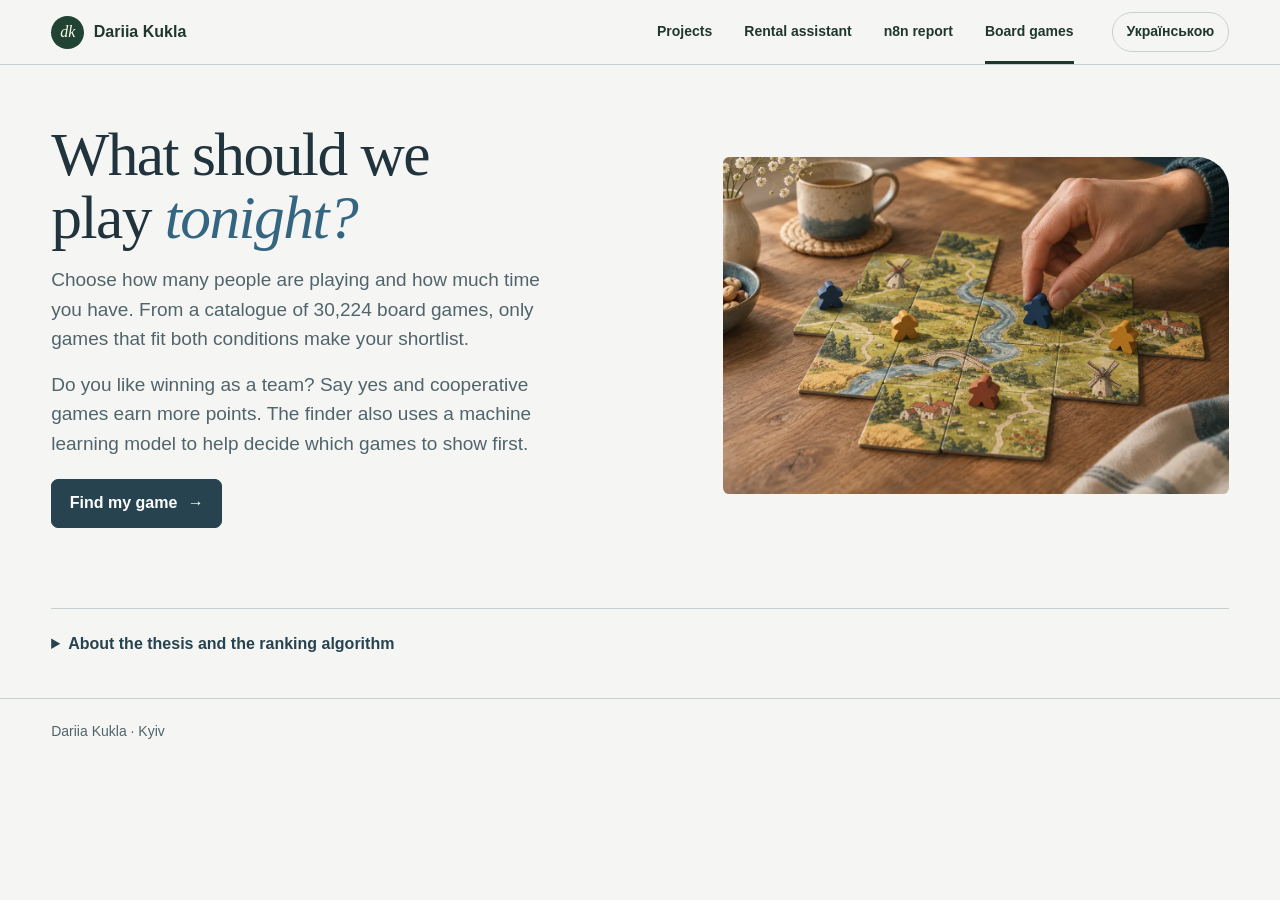
==== commit 9ada7123: "Put preference questions first and explain how model scoring changes the shortlist" ====
--- a/boardgames.html
+++ b/boardgames.html
@@ -4,7 +4,7 @@
   <title data-uk="Підбір настільної гри · Дарія Кукла">Board Game Finder · Dariia Kukla</title>
   <link rel="icon" href="favicon.ico" sizes="16x16 32x32 48x48 64x64" type="image/x-icon">
   <meta name="description" content="Find a game for your table with Dariia Kukla’s adaptive board-game recommender." data-uk-description="Підбери настільну гру для своєї компанії за допомогою рекомендаційної системи Дарії Кукли.">
-  <link rel="stylesheet" href="demo.css?v=footer2"><link rel="stylesheet" href="boardgames.css?v=6">
+  <link rel="stylesheet" href="demo.css?v=footer2"><link rel="stylesheet" href="boardgames.css?v=7">
 </head><body>
 <a class="skip" href="#main-content" data-uk="До підбору гри">Skip to the finder</a>
 <header class="masthead"><div class="wrap">
@@ -22,7 +22,7 @@
     <header class="intro">
       <h1><span data-uk="У що зіграти">What should we play</span> <em data-uk="сьогодні?">tonight?</em></h1>
       <p data-uk="Обери, скільки вас за столом і скільки маєте часу на гру. Із 30 224 настільних ігор у добірку потраплять лише ті, що підходять за обома умовами.">Choose how many people are playing and how much time you have. From a catalogue of 30,224 board games, only games that fit both conditions make your shortlist.</p>
-      <p data-uk="Любите вигравати разом чи змагатися між собою? Кілька простих відповідей та оцінка моделі машинного навчання допоможуть знайти гру до смаку без довгих пошуків.">Would you rather win as a team or compete with your friends? A few answers like that, together with a machine learning model, help you find a game without reading through dozens of rulebooks.</p>
+      <p data-uk="Любите вигравати разом? Якщо відповіси «так», командні ігри отримають більше балів. Щоб вирішити, які ігри показати першими, підбір також враховує оцінку моделі машинного навчання.">Do you like winning as a team? Say yes and cooperative games earn more points. The finder also uses a machine learning model to help decide which games to show first.</p>
       <button class="primary" type="button" id="start" hidden aria-controls="finder" aria-expanded="false" data-uk="Почати підбір">Find my game</button>
     </header>
     <img class="game-night" src="assets/game-night.webp" alt="" width="1200" height="800" fetchpriority="high">
@@ -74,11 +74,13 @@
   <p id="status" hidden role="status"></p>
   <button id="retry" hidden type="button" data-uk="Повторити завантаження">Retry loading</button>
   <section id="selection" hidden aria-labelledby="results-title">
-    <header class="selection-head"><h2 id="results-title" tabindex="-1" data-uk="Ігри для твого вечора">Games for your table</h2><p id="count" role="status"></p><a href="#setup-title" data-uk="Змінити умови гри">Change table settings</a></header>
+    <header class="selection-head"><h2 id="results-title" tabindex="-1" data-uk="Ігри для твого вечора">Games for your table</h2><p id="count" role="status"></p><a href="#setup-title" data-uk="Змінити базові умови гри">Change basic game settings</a></header>
     <div class="workspace">
-      <section class="quiz-panel" id="preferences" aria-labelledby="refine-title">
-        <h3 id="refine-title" data-uk="Що вам до смаку?">What does your group enjoy?</h3>
-        <p id="refine-help" data-uk="Ці запитання змінюють порядок ігор у добірці. Можна пропустити будь-яке або одразу перейти до ігор.">These questions change the order of your shortlist. Skip any question or go straight to your games.</p>
+      <section class="quiz-panel" id="preferences" aria-labelledby="question">
+        <header id="quiz-intro">
+          <h3 id="refine-title" data-uk="Що вам до смаку?">What does your group enjoy?</h3>
+          <p id="refine-help" data-uk="Ці запитання змінюють порядок ігор у добірці. Можна пропустити будь-яке або одразу перейти до ігор.">These questions change the order of your shortlist. Skip any question or go straight to your games.</p>
+        </header>
         <div class="question-area"><p id="step"></p><h3 id="question" tabindex="-1"></h3><p id="hint"></p></div>
         <div class="answers" id="answers">
           <button type="button" data-answer="y" data-uk="Так">Yes</button>
@@ -98,9 +100,10 @@
         <button type="button" id="clear" hidden data-uk="Скинути умови гри">Clear table settings</button>
         <details class="rank-settings"><summary data-uk="Налаштування добірки">Shortlist settings</summary>
         <div class="result-controls">
-          <label class="model"><input type="checkbox" id="model" checked><span data-uk="Урахувати ML-модель">Include the ML model</span></label>
+          <label class="model"><input type="checkbox" id="model" aria-describedby="model-help" checked><span data-uk="Враховувати оцінку моделі">Use the model’s score</span></label>
           <label class="limit"><span data-uk="Показати">Show</span><span class="select-shell"><select id="limit"><option>5</option><option selected>10</option><option>15</option><option>20</option></select></span></label>
         </div>
+        <p id="model-help" data-uk="Модель оцінює ігри за їхніми характеристиками, зокрема тривалістю партії та складністю правил. Вимкни її, і місце гри у списку залежатиме лише від рейтингу на BoardGameGeek і твоїх відповідей.">The model scores games using details such as playing time and how hard the rules are to learn. Turn it off and each game’s place on the list depends only on its BoardGameGeek ranking and your answers.</p>
         </details>
         <ol id="games"></ol>
       </div>
@@ -118,5 +121,5 @@
     <p data-uk="Дарія Кукла · Київ">Dariia Kukla · Kyiv</p>
   </div>
 </footer>
-<script src="portfolio.js?v=3"></script><script type="module" src="board-game-finder/site.js?v=4"></script>
+<script src="portfolio.js?v=3"></script><script type="module" src="board-game-finder/site.js?v=5"></script>
 </body></html>
--- a/boardgames.css
+++ b/boardgames.css
@@ -9,7 +9,7 @@
 .select-shell select { appearance:none; -webkit-appearance:none; padding:0 2.75rem 0 .85rem; }
 .filters input { padding:0 .85rem; }
 @media(forced-colors:active) { .select-shell select { appearance:auto; } .select-shell::after { display:none; } }
-.workspace { display:grid; grid-template-columns:minmax(0, .78fr) minmax(0,1.22fr); align-items:start; gap:clamp(1rem,2vw,1.8rem); }
+.workspace { display:grid; grid-template-columns:minmax(0,.92fr) minmax(0,1.08fr); grid-template-areas:"quiz list"; align-items:start; gap:clamp(1rem,2vw,1.8rem); }
 .quiz-panel,.results { border-radius:.75rem; padding:clamp(1.15rem,2.7vw,2rem); }
 .quiz-panel { background:var(--pine-soft); position:sticky; top:1rem; }
 .results { background:var(--surface); border:1px solid var(--line); }
@@ -40,7 +40,7 @@
 .method p { max-width:76ch; }
 .method summary { width:fit-content; color:var(--pine); font-weight:600; }
 .method a { display:inline-block; margin-top:.8rem; }
-@media(max-width:760px) { .filters { grid-template-columns:repeat(2,minmax(0,1fr)); } .workspace { grid-template-columns:1fr; } .quiz-panel { position:static; } }
+@media(max-width:760px) { .filters { grid-template-columns:repeat(2,minmax(0,1fr)); } .quiz-panel { position:static; } }
 @media(max-width:400px) { .filters { padding-inline:.7rem; gap:.6rem; } #games li { grid-template-columns:1.35rem minmax(0,1fr) auto; } }
 
 :root { --paper:#f5f6f4; --surface:#fffefa; --ink:#21343d; --muted:#51646b; --line:#c7d1d2; --pine:#274350; --pine-soft:#e3ebeb; --focus:#ad571f; }
@@ -66,13 +66,13 @@
 #status { margin:1rem 0; }
 .selection-head { border-top:1px solid var(--line); padding-top:1.7rem; margin-bottom:1.2rem; }
 #selection,#list,#method,#results-title { scroll-margin-top:1rem; }
-.workspace { grid-template-columns:minmax(0,1.3fr) minmax(0,.8fr); grid-template-areas:"list quiz"; }
 .results { grid-area:list; }
-.list-title,.quiz-panel > h3 { font:400 clamp(1.55rem,2.4vw,2rem)/1.2 var(--serif); }
+.list-title,#refine-title { font:400 clamp(1.55rem,2.4vw,2rem)/1.2 var(--serif); }
 .quiz-panel { grid-area:quiz; background:#e1e9e9; border:1px solid #c5d3d5; }
 #refine-help,#hint { margin:.55rem 0 .9rem; color:var(--muted); }
 #clear { color:#fff; background:var(--pine); border:0; }
 .rank-settings { margin-block:.6rem 1rem; }
+#model-help { max-width:60ch; color:var(--muted); font-size:.9rem; }
 .rank-settings summary { color:var(--pine); width:fit-content; font-size:.9rem; }
 .selection-head a { display:inline-block; margin-top:.4rem; font-size:.9rem; }
 #question { font:400 clamp(1.4rem,2.3vw,1.9rem)/1.22 var(--serif); }
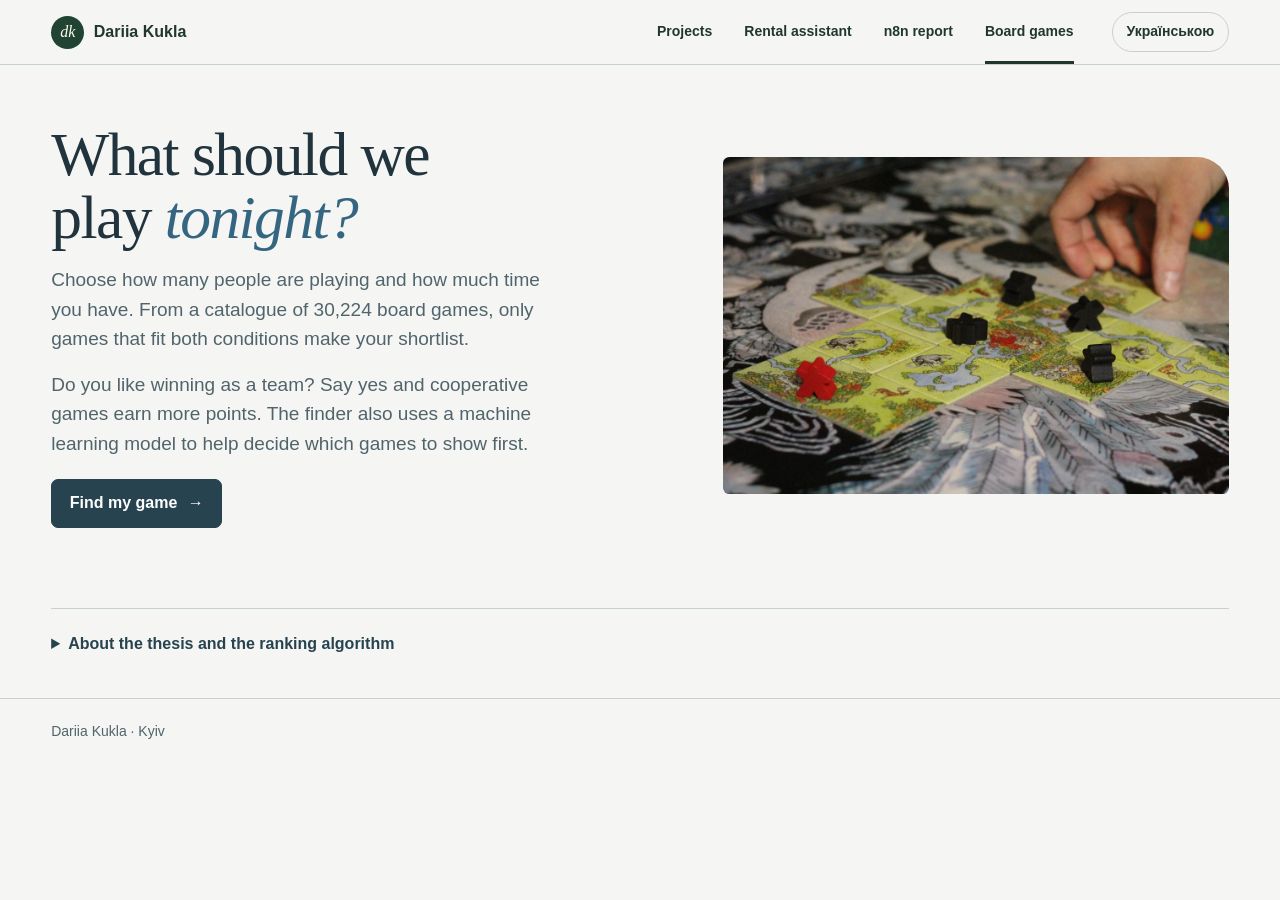
==== commit 593ab5ae: "Use Daniel Tuttle’s photograph of Carcassonne in play for the board game finder" ====
--- a/boardgames.html
+++ b/boardgames.html
@@ -25,7 +25,8 @@
       <p data-uk="Любите вигравати разом? Якщо відповіси «так», командні ігри отримають більше балів. Щоб вирішити, які ігри показати першими, підбір також враховує оцінку моделі машинного навчання.">Do you like winning as a team? Say yes and cooperative games earn more points. The finder also uses a machine learning model to help decide which games to show first.</p>
       <button class="primary" type="button" id="start" hidden aria-controls="finder" aria-expanded="false" data-uk="Почати підбір">Find my game</button>
     </header>
-    <img class="game-night" src="assets/game-night.webp" alt="" width="1200" height="800" fetchpriority="high">
+    <!-- Photo by Daniel Tuttle on Unsplash: https://unsplash.com/photos/M8iNjXU4B5o -->
+    <img class="game-night" src="assets/game-night.webp?v=carcassonne" alt="" width="1200" height="800" fetchpriority="high">
   </div>
   <form id="finder" class="setup" aria-labelledby="setup-title" hidden>
     <div class="setup-copy">
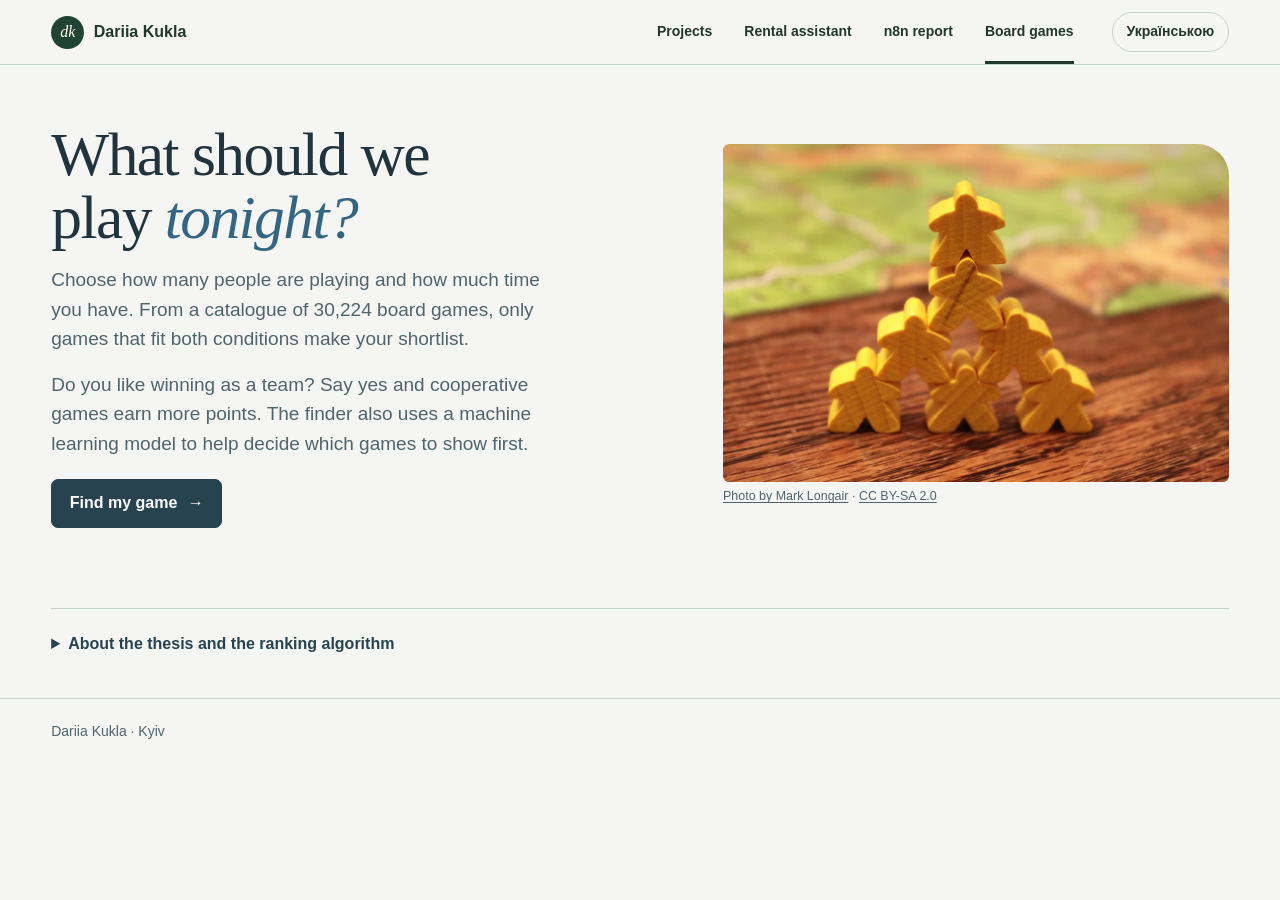
==== commit 818ae6bd: "Feature Carcassonne meeples on a wooden table with photographer credit" ====
--- a/boardgames.html
+++ b/boardgames.html
@@ -4,7 +4,7 @@
   <title data-uk="Підбір настільної гри · Дарія Кукла">Board Game Finder · Dariia Kukla</title>
   <link rel="icon" href="favicon.ico" sizes="16x16 32x32 48x48 64x64" type="image/x-icon">
   <meta name="description" content="Find a game for your table with Dariia Kukla’s adaptive board-game recommender." data-uk-description="Підбери настільну гру для своєї компанії за допомогою рекомендаційної системи Дарії Кукли.">
-  <link rel="stylesheet" href="demo.css?v=footer2"><link rel="stylesheet" href="boardgames.css?v=7">
+  <link rel="stylesheet" href="demo.css?v=footer2"><link rel="stylesheet" href="boardgames.css?v=8">
 </head><body>
 <a class="skip" href="#main-content" data-uk="До підбору гри">Skip to the finder</a>
 <header class="masthead"><div class="wrap">
@@ -25,8 +25,10 @@
       <p data-uk="Любите вигравати разом? Якщо відповіси «так», командні ігри отримають більше балів. Щоб вирішити, які ігри показати першими, підбір також враховує оцінку моделі машинного навчання.">Do you like winning as a team? Say yes and cooperative games earn more points. The finder also uses a machine learning model to help decide which games to show first.</p>
       <button class="primary" type="button" id="start" hidden aria-controls="finder" aria-expanded="false" data-uk="Почати підбір">Find my game</button>
     </header>
-    <!-- Photo by Daniel Tuttle on Unsplash: https://unsplash.com/photos/M8iNjXU4B5o -->
-    <img class="game-night" src="assets/game-night.webp?v=carcassonne" alt="" width="1200" height="800" fetchpriority="high">
+    <figure>
+      <img class="game-night" src="assets/game-night.webp?v=meeple-pyramid" alt="" width="1023" height="682" fetchpriority="high">
+      <figcaption class="photo-credit"><a href="https://www.flickr.com/photos/mhl20/4269041592/" title="Carcassonne Meeple Pyramid"><span data-uk="Фото Марка Лонґера">Photo by Mark Longair</span></a> · <a href="https://creativecommons.org/licenses/by-sa/2.0/" rel="license">CC BY-SA 2.0</a></figcaption>
+    </figure>
   </div>
   <form id="finder" class="setup" aria-labelledby="setup-title" hidden>
     <div class="setup-copy">
--- a/boardgames.css
+++ b/boardgames.css
@@ -53,6 +53,8 @@
 .intro .primary { margin-top:.65rem; }
 .intro .primary:hover { background:#19323d; }
 .game-night { display:block; width:100%; height:auto; aspect-ratio:3/2; object-fit:cover; border-radius:.4rem 2rem .4rem .4rem; }
+.photo-credit { margin-top:.35rem; font-size:.78rem; color:var(--muted); }
+.photo-credit a { color:inherit; }
 .setup { display:grid; grid-template-columns:minmax(0,1fr) minmax(0,1fr); gap:clamp(1.2rem,5vw,4rem); align-items:start; padding:clamp(1.5rem,3vw,2.4rem) 0; border-top:1px solid var(--line); scroll-margin-top:1rem; }
 .setup-copy p { margin:.65rem 0 0; max-width:50ch; color:var(--muted); }
 .filters { border:0; padding:0; margin:0 0 1.1rem; grid-template-columns:repeat(2,minmax(0,1fr)); }
@@ -81,7 +83,7 @@
 .method { border-top:1px solid var(--line); padding-top:1.4rem; }
 @media(max-width:760px) {
   .opening,.setup { grid-template-columns:1fr; gap:1.3rem; }
-  .game-night { max-height:18rem; object-position:50% 58%; }
+  .game-night { aspect-ratio:1.8; }
   .workspace { grid-template-columns:1fr; grid-template-areas:"quiz" "list"; }
   .intro h1 { max-width:19ch; }
 }
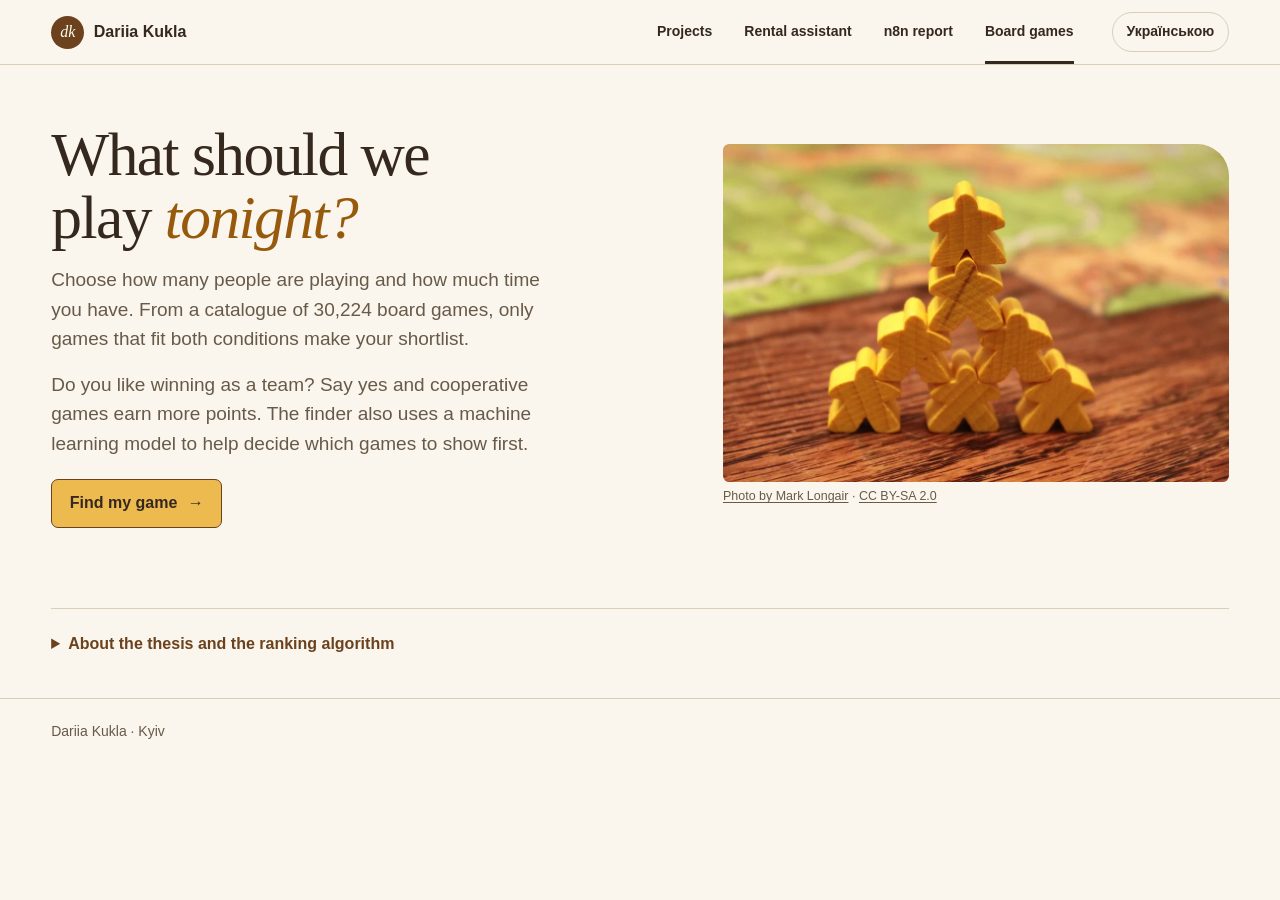
==== commit bc1cc152: "Feature Benaja Germann’s sunlit living room and match the game finder to its wooden meeples" ====
--- a/boardgames.html
+++ b/boardgames.html
@@ -4,7 +4,7 @@
   <title data-uk="Підбір настільної гри · Дарія Кукла">Board Game Finder · Dariia Kukla</title>
   <link rel="icon" href="favicon.ico" sizes="16x16 32x32 48x48 64x64" type="image/x-icon">
   <meta name="description" content="Find a game for your table with Dariia Kukla’s adaptive board-game recommender." data-uk-description="Підбери настільну гру для своєї компанії за допомогою рекомендаційної системи Дарії Кукли.">
-  <link rel="stylesheet" href="demo.css?v=footer2"><link rel="stylesheet" href="boardgames.css?v=8">
+  <link rel="stylesheet" href="demo.css?v=footer2"><link rel="stylesheet" href="boardgames.css?v=honey">
 </head><body>
 <a class="skip" href="#main-content" data-uk="До підбору гри">Skip to the finder</a>
 <header class="masthead"><div class="wrap">
--- a/boardgames.css
+++ b/boardgames.css
@@ -1,3 +1,20 @@
+/* Warm wood and honey-yellow pieces from the project photograph. */
+:root {
+  --paper:#faf6ed;
+  --surface:#fffcf6;
+  --ink:#35281e;
+  --muted:#685a49;
+  --line:#daceb9;
+  --pine:#6b421d;
+  --pine-soft:#f5e7c9;
+  --focus:#885212;
+  --honey:#edba50;
+  --honey-hover:#e4a735;
+  --ochre:#975a0c;
+  --control-line:#8c785b;
+}
+.masthead { color:var(--ink); }
+.masthead .monogram { background:var(--pine); }
 .method p { margin-top:.85rem; color:var(--muted); }
 [hidden] { display:none !important; }
 .filters { margin:0 0 1.4rem; padding:1rem 1.2rem 1.25rem; display:grid; grid-template-columns:repeat(4,minmax(0,1fr)); gap:.85rem 1.15rem; min-width:0; border:1px solid var(--line); border-radius:.65rem; }
@@ -5,7 +22,7 @@
 #custom-size { margin-top:.5rem; }
 .select-shell { position:relative; display:block; }
 .select-shell::after { content:""; width:.47rem; height:.47rem; border:solid var(--pine); border-width:0 1.6px 1.6px 0; position:absolute; right:1.05rem; top:50%; transform:translateY(-70%) rotate(45deg); pointer-events:none; }
-.select-shell select, .filters input { display:block; box-sizing:border-box; width:100%; height:2.8rem; border:1px solid #77857a; border-radius:.45rem; background:var(--surface); color:var(--ink); font:inherit; }
+.select-shell select, .filters input { display:block; box-sizing:border-box; width:100%; height:2.8rem; border:1px solid var(--control-line); border-radius:.45rem; background:var(--surface); color:var(--ink); font:inherit; }
 .select-shell select { appearance:none; -webkit-appearance:none; padding:0 2.75rem 0 .85rem; }
 .filters input { padding:0 .85rem; }
 @media(forced-colors:active) { .select-shell select { appearance:auto; } .select-shell::after { display:none; } }
@@ -43,15 +60,14 @@
 @media(max-width:760px) { .filters { grid-template-columns:repeat(2,minmax(0,1fr)); } .quiz-panel { position:static; } }
 @media(max-width:400px) { .filters { padding-inline:.7rem; gap:.6rem; } #games li { grid-template-columns:1.35rem minmax(0,1fr) auto; } }
 
-:root { --paper:#f5f6f4; --surface:#fffefa; --ink:#21343d; --muted:#51646b; --line:#c7d1d2; --pine:#274350; --pine-soft:#e3ebeb; --focus:#ad571f; }
 .opening { display:grid; grid-template-columns:minmax(0,1fr) minmax(0,.85fr); align-items:center; gap:clamp(2rem,6vw,6rem); padding:clamp(1.75rem,4.5vw,4rem) 0; }
 .intro { max-width:58ch; }
 .intro h1 { max-width:16ch; }
-.intro h1 em { color:#356681; font-weight:400; }
+.intro h1 em { color:var(--ochre); font-weight:400; }
 .intro > p { color:var(--muted); margin:1rem 0 .65rem; font-size:clamp(1.02rem,1.5vw,1.19rem); }
 .method a { font-weight:600; }
 .intro .primary { margin-top:.65rem; }
-.intro .primary:hover { background:#19323d; }
+
 .game-night { display:block; width:100%; height:auto; aspect-ratio:3/2; object-fit:cover; border-radius:.4rem 2rem .4rem .4rem; }
 .photo-credit { margin-top:.35rem; font-size:.78rem; color:var(--muted); }
 .photo-credit a { color:inherit; }
@@ -63,23 +79,22 @@
 .advanced summary { width:fit-content; font-size:.9rem; text-underline-offset:.2em; }
 .extra-fields { margin-top:.8rem; display:grid; grid-template-columns:repeat(2,minmax(0,1fr)); gap:1rem; }
 .go,#clear { min-height:44px; border-radius:.4rem; padding:.55rem 1.1rem; font-weight:650; }
-.go { color:#fff; background:var(--pine); border:1px solid var(--pine); }
-.go:hover { background:#19323d; }
+.intro .primary,.go,#clear { color:var(--ink); background:var(--honey); border:1px solid var(--pine); }
+.intro .primary:hover,.go:hover,#clear:hover { background:var(--honey-hover); }
 #status { margin:1rem 0; }
 .selection-head { border-top:1px solid var(--line); padding-top:1.7rem; margin-bottom:1.2rem; }
 #selection,#list,#method,#results-title { scroll-margin-top:1rem; }
 .results { grid-area:list; }
 .list-title,#refine-title { font:400 clamp(1.55rem,2.4vw,2rem)/1.2 var(--serif); }
-.quiz-panel { grid-area:quiz; background:#e1e9e9; border:1px solid #c5d3d5; }
+.quiz-panel { grid-area:quiz; border:1px solid var(--line); }
 #refine-help,#hint { margin:.55rem 0 .9rem; color:var(--muted); }
-#clear { color:#fff; background:var(--pine); border:0; }
 .rank-settings { margin-block:.6rem 1rem; }
 #model-help { max-width:60ch; color:var(--muted); font-size:.9rem; }
 .rank-settings summary { color:var(--pine); width:fit-content; font-size:.9rem; }
 .selection-head a { display:inline-block; margin-top:.4rem; font-size:.9rem; }
 #question { font:400 clamp(1.4rem,2.3vw,1.9rem)/1.22 var(--serif); }
 #hint,#feedback { font-size:.92rem; }
-#feedback:not(:empty) { border-top:1px solid #b5c6c9; padding-top:.8rem; margin-top:.75rem; }
+#feedback:not(:empty) { border-top:1px solid var(--line); padding-top:.8rem; margin-top:.75rem; }
 .method { border-top:1px solid var(--line); padding-top:1.4rem; }
 @media(max-width:760px) {
   .opening,.setup { grid-template-columns:1fr; gap:1.3rem; }
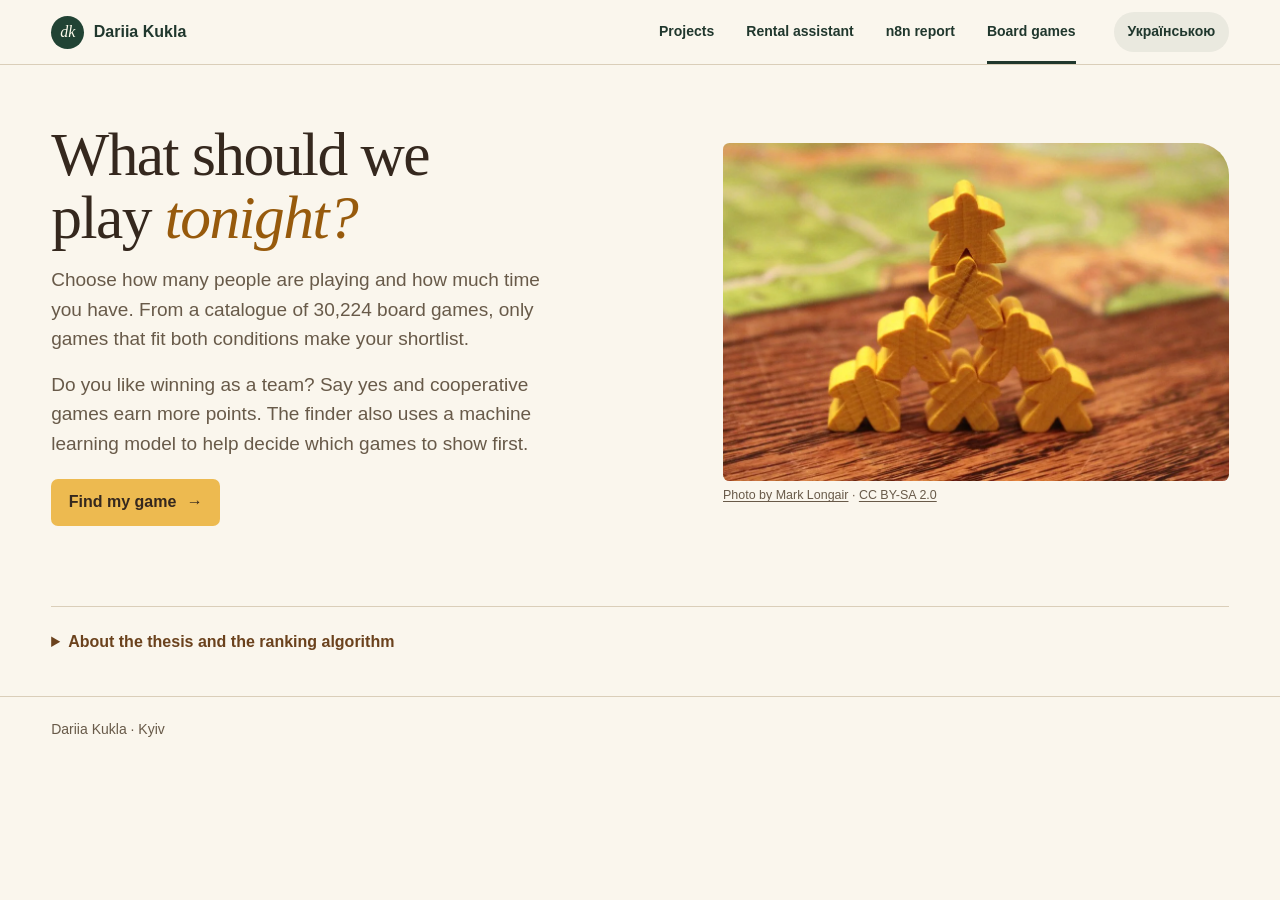
==== commit b1722adc: "Keep the monogram green and soften portfolio surfaces and hover states" ====
--- a/boardgames.html
+++ b/boardgames.html
@@ -4,7 +4,7 @@
   <title data-uk="Підбір настільної гри · Дарія Кукла">Board Game Finder · Dariia Kukla</title>
   <link rel="icon" href="favicon.ico" sizes="16x16 32x32 48x48 64x64" type="image/x-icon">
   <meta name="description" content="Find a game for your table with Dariia Kukla’s adaptive board-game recommender." data-uk-description="Підбери настільну гру для своєї компанії за допомогою рекомендаційної системи Дарії Кукли.">
-  <link rel="stylesheet" href="demo.css?v=footer2"><link rel="stylesheet" href="boardgames.css?v=honey">
+  <link rel="stylesheet" href="demo.css?v=soft-surfaces"><link rel="stylesheet" href="boardgames.css?v=soft-surfaces">
 </head><body>
 <a class="skip" href="#main-content" data-uk="До підбору гри">Skip to the finder</a>
 <header class="masthead"><div class="wrap">
--- a/demo.css
+++ b/demo.css
@@ -8,6 +8,9 @@
   --pine: #214334;
   --pine-soft: #e4ece0;
   --focus: #ab501e;
+  --glow-rgb: 49 86 65;
+  --surface-shadow: 0 2px 5px rgb(39 40 30 / 4%), 0 8px 24px rgb(39 40 30 / 5%);
+  --hover-ease: cubic-bezier(.22, .68, .26, 1);
   --serif: Georgia, "Times New Roman", serif;
   --sans: Inter, -apple-system, BlinkMacSystemFont, "Segoe UI", Arial, sans-serif;
   --mono: ui-monospace, "SFMono-Regular", Consolas, monospace;
@@ -35,23 +38,42 @@
 .masthead .wrap { min-height: 64px; flex-wrap:wrap; gap: clamp(1rem, 3vw, 2.5rem); }
 .masthead { color: #20372d; }
 .masthead .signature, .masthead nav a { color: inherit; }
-.masthead .monogram { background: #214334; }
 .masthead nav { align-self:stretch; gap:clamp(.85rem,2.5vw,2rem); margin-inline-start:auto; }
 .masthead nav a { display:grid; align-items:center; align-self:stretch; position:relative; }
 .masthead nav a[aria-current="page"]::after { content:""; position:absolute; inset:auto 0 0; height:3px; background:currentColor; }
 .masthead nav a[aria-current="page"] { font-weight:700; }
 .masthead .language { min-width:7.5em; }
 .signature { gap: .6rem; font-weight: 650; color: var(--ink); text-decoration: none; }
-.monogram { display: inline-grid; place-items: center; flex: none; width: 33px; height: 33px; border-radius: 50%; background: var(--pine); color: #fffced; font: italic 1rem var(--serif); }
+.monogram { display: inline-grid; place-items: center; flex: none; width: 33px; height: 33px; border-radius: 50%; background: #214334; color: #fffced; font: italic 1rem var(--serif); }
 .masthead nav a, .language { font-size: .875rem; font-weight: 550; }
 .masthead nav a { text-decoration: none; }
 .masthead nav a:hover, .signature:hover span:last-child { text-decoration: underline; }
-.language { display: inline-flex; align-items: center; justify-content:center; min-height: 40px; padding: 0 .85rem; background: transparent; border: 1px solid var(--line); border-radius: 25px; }
+.language { display: inline-flex; align-items: center; justify-content:center; min-height: 40px; padding: 0 .85rem; background: color-mix(in srgb, currentColor 7%, transparent); border: 0; border-radius: 25px; }
 .skip:not(:focus), .sronly { position:absolute; width:1px; height:1px; padding:0; margin:-1px; overflow:hidden; clip-path:inset(50%); white-space:nowrap; }
 .skip:focus { position:absolute; top:8px; left:8px; z-index:10; background:var(--surface); padding:.5rem; }
-.primary { border: 1px solid var(--pine); border-radius: 7px; background: var(--pine); color: white; font-weight: 650; padding: .7rem 1.1rem; min-height: 46px; }
-.primary::after { content: "→"; margin-inline-start:.65em; }
-.primary:hover { background: #142f23; }
+.primary { border: 0; border-radius: 7px; background: var(--pine); color: white; font-weight: 650; padding: .7rem 1.1rem; min-height: 46px; }
+.primary::after { content: "→"; display:inline-block; margin-inline-start:.65em; }
+@media (hover: hover) and (pointer: fine) {
+  :where(.primary, .language, .chip, .close, .arrow, .mark, .answers button, .go, #clear, #retry) {
+    transition: background-color 220ms ease, color 180ms ease, box-shadow 320ms var(--hover-ease);
+  }
+  :where(.primary, .chip, .close, .arrow, .mark, .answers button, .go, #clear, #retry):enabled:hover {
+    box-shadow: 0 2px 5px rgb(var(--glow-rgb) / 8%), 0 6px 19px rgb(var(--glow-rgb) / 16%);
+  }
+  .language:hover { background: color-mix(in srgb, currentColor 12%, transparent); }
+  .primary:hover { background: #2d523e; }
+}
+@media (hover: hover) and (pointer: fine) and (prefers-reduced-motion: no-preference) {
+  .primary::after { transition: transform 260ms var(--hover-ease); }
+  .primary:hover::after { transform: translateX(2px); }
+}
+@media (forced-colors: active) {
+  button:is(.primary, .language, .chip, .close, .arrow, .mark, .go, #clear, #retry), .answers button {
+    outline: 1px solid ButtonText;
+    outline-offset: -1px;
+  }
+  button:focus-visible { outline: 3px solid Highlight !important; outline-offset: 3px !important; }
+}
 .muted, small { color: var(--muted); }
 small { font-size:.845rem; }
 .footer { border-top:1px solid var(--line); padding-block: 1.35rem 2rem; margin-top: 2.6rem; }
--- a/boardgames.css
+++ b/boardgames.css
@@ -8,13 +8,12 @@
   --pine:#6b421d;
   --pine-soft:#f5e7c9;
   --focus:#885212;
+  --glow-rgb:164 109 31;
   --honey:#edba50;
   --honey-hover:#e4a735;
   --ochre:#975a0c;
   --control-line:#8c785b;
 }
-.masthead { color:var(--ink); }
-.masthead .monogram { background:var(--pine); }
 .method p { margin-top:.85rem; color:var(--muted); }
 [hidden] { display:none !important; }
 .filters { margin:0 0 1.4rem; padding:1rem 1.2rem 1.25rem; display:grid; grid-template-columns:repeat(4,minmax(0,1fr)); gap:.85rem 1.15rem; min-width:0; border:1px solid var(--line); border-radius:.65rem; }
@@ -29,14 +28,13 @@
 .workspace { display:grid; grid-template-columns:minmax(0,.92fr) minmax(0,1.08fr); grid-template-areas:"quiz list"; align-items:start; gap:clamp(1rem,2vw,1.8rem); }
 .quiz-panel,.results { border-radius:.75rem; padding:clamp(1.15rem,2.7vw,2rem); }
 .quiz-panel { background:var(--pine-soft); position:sticky; top:1rem; }
-.results { background:var(--surface); border:1px solid var(--line); }
+.results { background:var(--surface); box-shadow:var(--surface-shadow); }
 #step,#count { font-size:.875rem; color:var(--muted); }
 #step { margin-bottom:.6rem; }
 #question { font-size:clamp(1.5rem,2.7vw,2.15rem); }
 .answers,.quiz-actions,.result-controls { display:flex; flex-wrap:wrap; align-items:center; gap:.5rem; }
 .answers { margin-top:1.1rem; }
-.answers button,#retry { min-height:44px; padding:.45rem .95rem; border:1px solid var(--pine); border-radius:.4rem; background:var(--surface); }
-.answers button:hover { color:white; background:var(--pine); }
+:where(.answers button,#retry) { min-height:44px; padding:.45rem .95rem; border:0; border-radius:.4rem; background:var(--surface); box-shadow:0 2px 6px rgb(var(--glow-rgb) / 8%); }
 .quiz-actions button { margin-top:.55rem; min-height:40px; padding:.25rem .35rem .25rem 0; background:transparent; border:0; color:var(--pine); text-decoration:underline; text-underline-offset:.2em; }
 .results h2 { font-size:clamp(1.5rem,2.4vw,2rem); }
 #count { margin-top:.25rem; }
@@ -79,14 +77,17 @@
 .advanced summary { width:fit-content; font-size:.9rem; text-underline-offset:.2em; }
 .extra-fields { margin-top:.8rem; display:grid; grid-template-columns:repeat(2,minmax(0,1fr)); gap:1rem; }
 .go,#clear { min-height:44px; border-radius:.4rem; padding:.55rem 1.1rem; font-weight:650; }
-.intro .primary,.go,#clear { color:var(--ink); background:var(--honey); border:1px solid var(--pine); }
-.intro .primary:hover,.go:hover,#clear:hover { background:var(--honey-hover); }
+.intro .primary,.go,#clear { color:var(--ink); background:var(--honey); border:0; }
+@media (hover: hover) and (pointer: fine) {
+  .intro .primary:hover,.go:hover,#clear:hover { background:var(--honey-hover); }
+  .answers button:hover,#retry:hover { background:#f9dca0; }
+}
 #status { margin:1rem 0; }
 .selection-head { border-top:1px solid var(--line); padding-top:1.7rem; margin-bottom:1.2rem; }
 #selection,#list,#method,#results-title { scroll-margin-top:1rem; }
 .results { grid-area:list; }
 .list-title,#refine-title { font:400 clamp(1.55rem,2.4vw,2rem)/1.2 var(--serif); }
-.quiz-panel { grid-area:quiz; border:1px solid var(--line); }
+.quiz-panel { grid-area:quiz; }
 #refine-help,#hint { margin:.55rem 0 .9rem; color:var(--muted); }
 .rank-settings { margin-block:.6rem 1rem; }
 #model-help { max-width:60ch; color:var(--muted); font-size:.9rem; }
